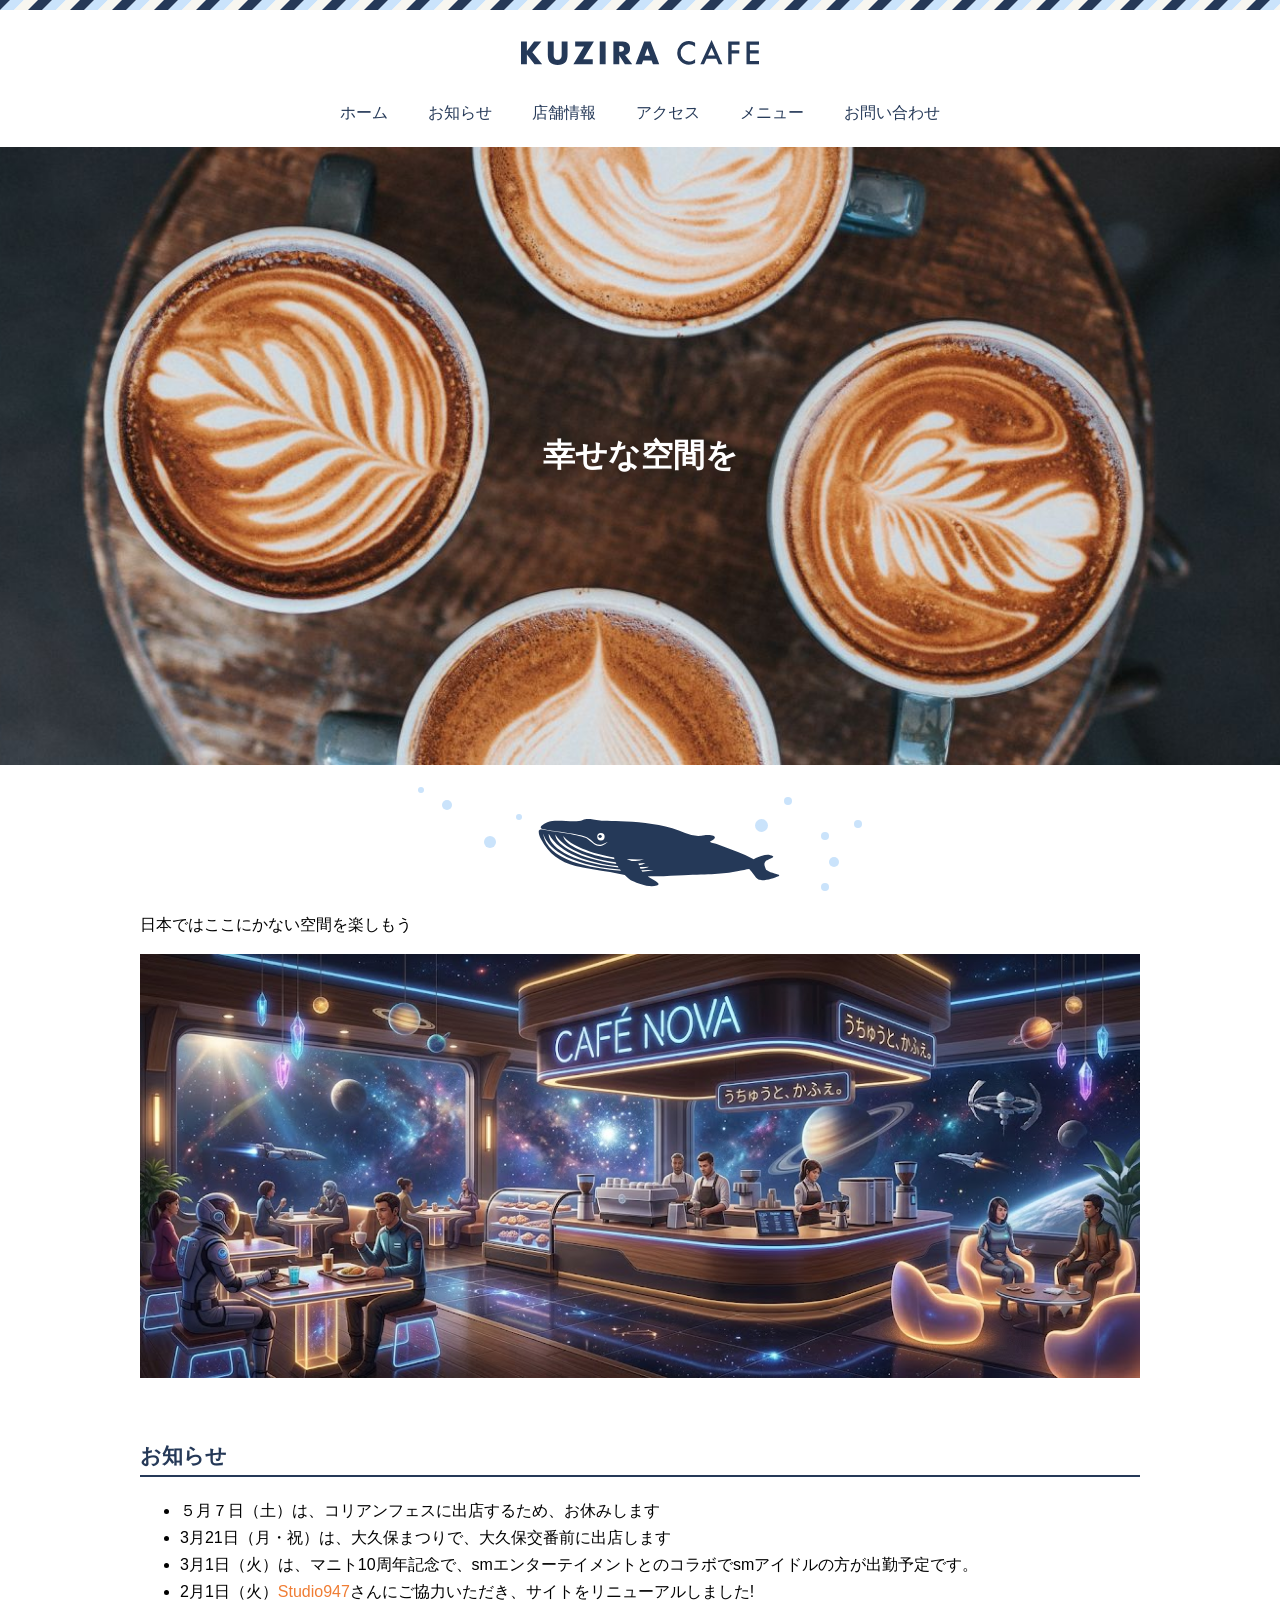
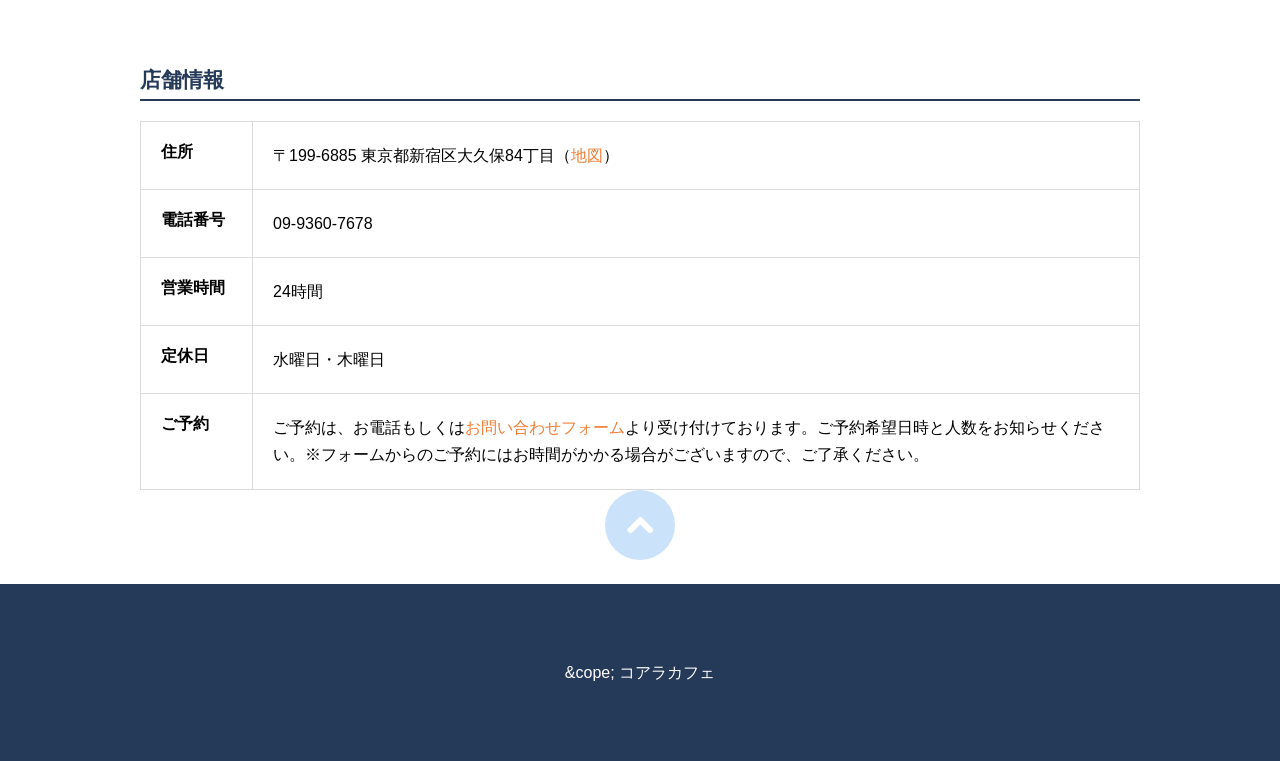
==== index.html @ d5148353 "Add files via upload" ====
<!DOCTYPE html>
<html>
      <head>
      <meta charset="UTF-8">
     <meta name="viewport" content="width=device-
width, initial-scale=1">
      <title>コアラカフェ</title>
      <link rel="stylesheet" href="css/style.css">
   </head>
   
   <body id="top">
   <!--ヘッダー-->

      <header class="header">
         <div class="logo">
            <a href="index.html"><img src="images/logo.svg" alt="コアラカフェ"> </a>
         </div>
         <nav class="nav">
            <ul>
               <li><a href="index.html">ホーム</a></li>
               <li><a href="index.html#news">お知らせ</a></li>
               <li><a href="index.html#shop">店舗情報</a></li>
               <li><a href="access.html">アクセス</a></li>
               <li><a href="menu.html">メニュー</a></li>
               <li><a href="contact.html">お問い合わせ</a></li>
            </ul> 

         </nav>

      </header>    

      <!--ヘッダーここまで-->    

      <h1 class="hero index">幸せな空間を</h1>

      <!--メイン-->

      <main>
         <div class="logo-whale"><img src="images/logo-whale.svg" alt=""> </div>


         <p>日本ではここにかない空間を楽しもう
         </p>
         <img src="images/banner.jpg" alt="ここにしかない、異世界メニュー">
         <div id="news">
            <h2>お知らせ</h2>
            <ul>
               <li>５月７日（土）は、コリアンフェスに出店するため、お休みします</li>
               <li>3月21日（月・祝）は、大久保まつりで、大久保交番前に出店します</li>
               <li>3月1日（火）は、マニト10周年記念で、smエンターテイメントとのコラボでsmアイドルの方が出勤予定です。</li>
               <li>2月1日（火）<a href="https://studio947.net" target="_blank">Studio947</a>さんにご協力いただき、サイトをリニューアルしました!</li>
            </ul>
         </div>

         <div id="shop">
            <h2>店舗情報</h2>
            <table class="shop-info">
               <tr>
                  <th>住所</th>
                  <td>〒199-6885 東京都新宿区大久保84丁目（<a href="access.html">地図</a>）</td>
               </tr> 
               <tr>
                  <th>電話番号</th>
                  <td>09-9360-7678</td>
               </tr>  
               <tr>
                  <th>営業時間</th>
                  <td>24時間</td>
               </tr> 
               <tr>
                  <th>定休日</th>
                  <td>水曜日・木曜日</td>
               </tr> 
               <tr>
                  <th>ご予約</th>
                  <td>ご予約は、お電話もしくは<a href="contact.html">お問い合わせフォーム</a>より受け付けております。ご予約希望日時と人数をお知らせください。※フォームからのご予約にはお時間がかかる場合がございますので、ご了承ください。</td>
               </tr> 
            </table>
         </div>
      </main>
      <!--メインここまで-->
      <!--フッター-->
      <footer>
         <div class="gotop">
            <a href="#top"><img src="images/gotop.svg" alt="ページトップへ戻る"></a></div>
      
         <p class="copyright">&cope; コアラカフェ</p>

      </footer>
      <!--フッターここまで-->

   </body>
</html>
---- css/style.css ----
/* すべてのページに適用される設定 */
html{
    font-size: 16px;
     font-family:sans-serif;
}
*{
    box-sizing: border-box;
}
body{
    margin:0000;
}
p,li,td{
  line-height: 1.7;
}
a:link{
    color: #F07D34;
    text-decoration: none;
}
a:visited{
    color: #F07D34;
    text-decoration: none;
}
a:hover{
     color: #F07D34;
    text-decoration: underline;
}
a:active{
    color:#F07D34;
    text-decoration: underline;
}
img{
    max-width: 100%;
}


/* すべてのページに適用ーヘッダー */
.header{
    padding-top: 40px;
    background-image: url(../images/stripe.png);
    background-repeat: repeat-x;
}
.logo{
    text-align:center;
}
.nav ul{
    margin: 30px 0 0 0;
    padding: 0;
    list-style-type: none;
    display: flex;
    justify-content: center;
    gap: 40px;
}
.nav a:link{
    color: #253958;
}
.nav a:visited{
    color: #253958;
}
.nav a:hover{
    text-decoration: none;
}
.nav a:active{
    text-decoration: none;
}
/* すべてのページに適用ーヒーロー */
.hero{
    padding: 137px 0;
    background-repeat: no-repeat;
    background-position: center;
    background-size: cover;
    color:#FFFFFF;
    text-align:center
}
.hero.index{
    padding: 287px 0;
    background-image: 
    url(../images/home-hero.jpg);
}
.hero.access{
    background-image: url(../images/access-hero.jpg);
}
.hero.menu{
    background-image: url(../images/menu-hero.jpg);
}
.hero.contact{
    background-image: url(../images/contact-hero.jpg);
}

/* すべてのページに適用ーメインー */
main{

    margin:0 auto 0 auto;
    max-width: 1000px;
}
main h2{
    margin:60px 0 20px 0;
    border-bottom:2px solid #253958;
    padding:0 0 5px 0;
    color:#253958;
    font-size:1.3rem;
}

/* すべてのページに適用ーフッター */
.gotop{
    text-align: center;
}
.copyright{
    margin-top:20px;
    margin-bottom:0;
    padding-top:75px;
    padding-bottom:75px;
    background-color: #253958;
    color:#FFFFFF;
    text-align:center;
}

/*個別のスタイル*-index.html*/
.logo-whale{ text-align:center;}
.shop-info{
    border-collapse: collapse;
}
.shop-info th,.shop-info td{
    border: 1px solid #DBDBDB;
    padding: 20px;
}

.shop-info th{
    width: 112px;
    text-align: left;
    vertical-align: top;
}

.items{
    display: grid;
    grid-template-columns: 1fr 1fr 1fr;
}
.items{
    display: grid;
    grid-template-columns: 1fr 1fr 1fr;
    gap: 20px;
}
/*contact.html*/
form{
    margin: 0 auto;
    max-width: 640px;
}
input[type="text"],textarea{
    padding:6px;
    width: 100%;
    font-size: 1rem;
}
textarea{
    height: 140px;
}
.submit {
 text-align: center;
}
input[type="submit"] {
 border: none;
padding: 20px;
 width: 200px;
 background-color: #253958;
color: #FFFFFF;
 font-size: 1rem;
}

/* モバイル対応*/
@media (max-width: 767px) {
    .nav ul{
        flex-wrap: wrap;
        gap: 20px;
    }
    main { padding: 0 4%; }
/* index.html */
.hero.index {
   padding: 28vh 0 ;
 }
 /* menu.html */
 .items {
    grid-template-columns: 1fr 1fr;
 }
}
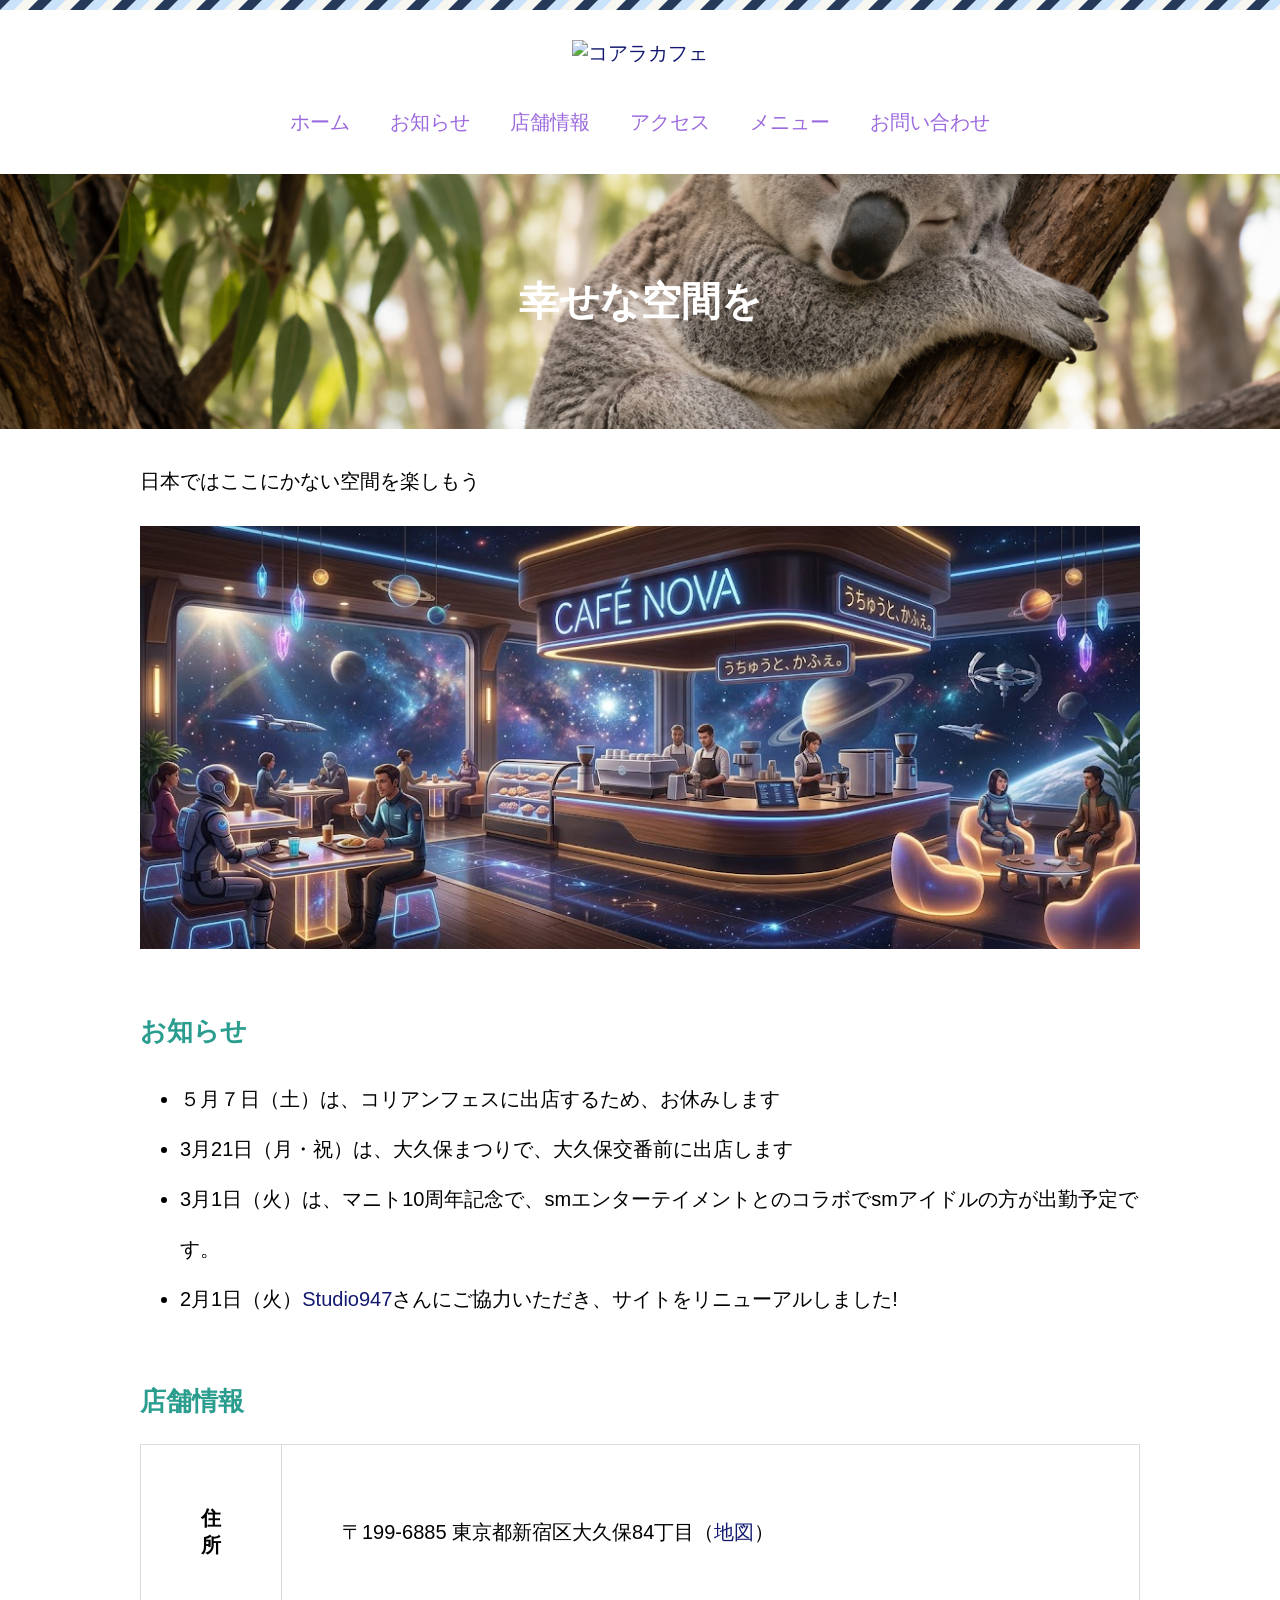
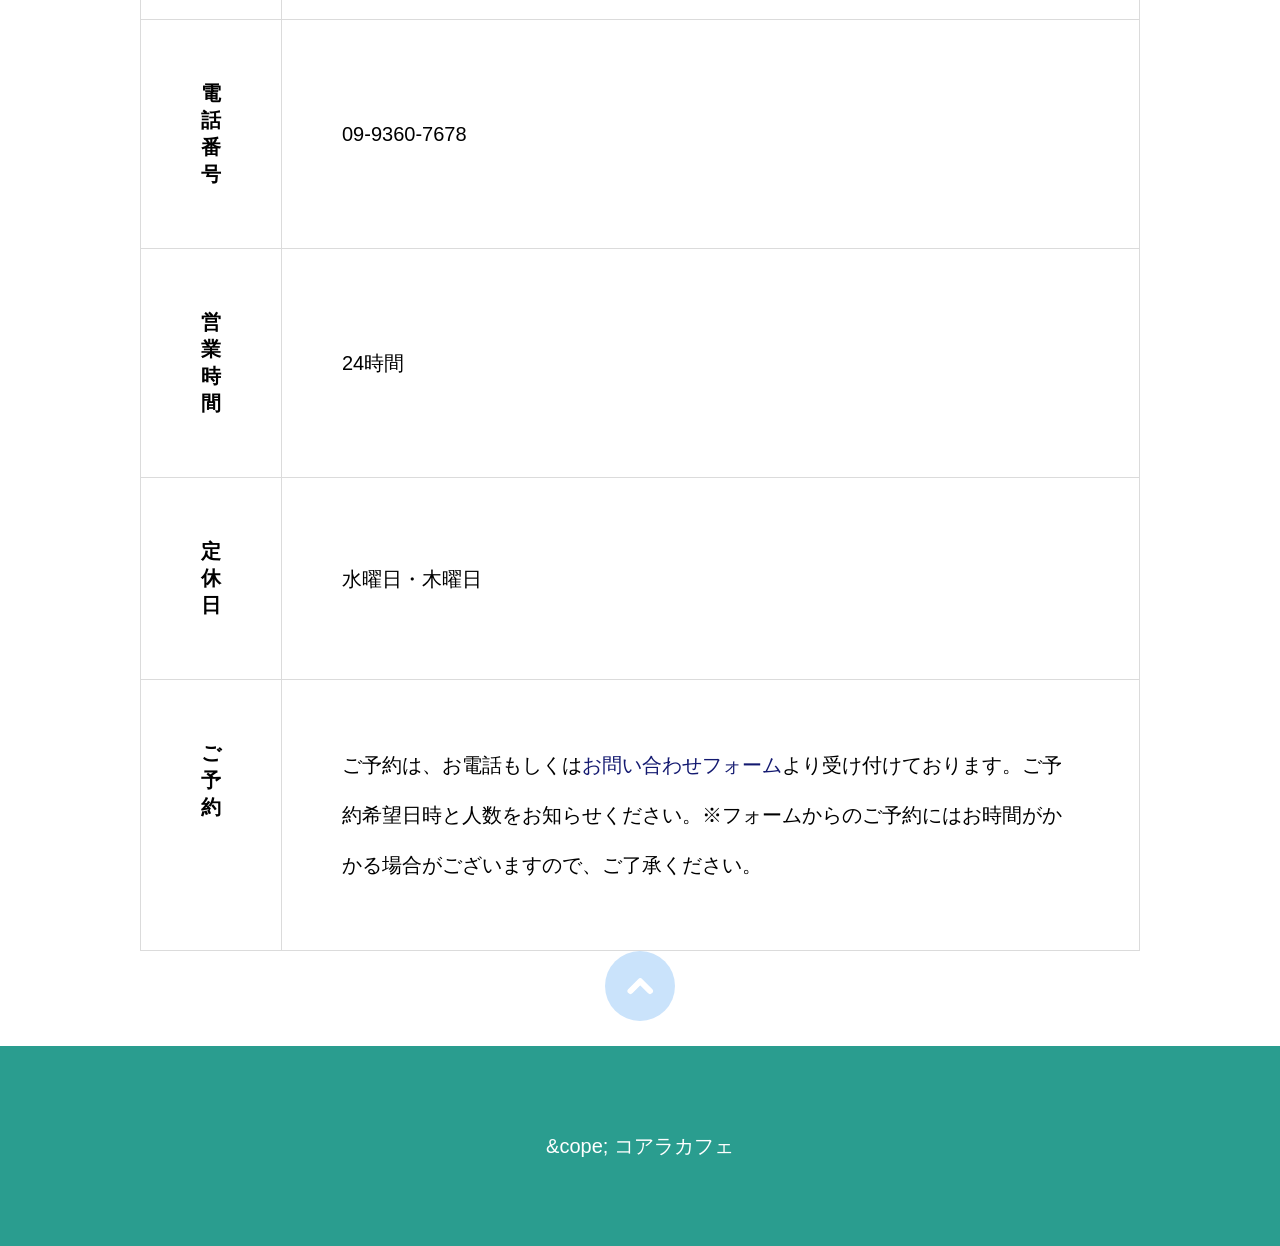
==== commit a22fe6cb: "Add files via upload" ====
--- a/index.html
+++ b/index.html
@@ -36,7 +36,6 @@
       <!--メイン-->
 
       <main>
-         <div class="logo-whale"><img src="images/logo-whale.svg" alt=""> </div>
 
 
          <p>日本ではここにかない空間を楽しもう
--- a/css/style.css
+++ b/css/style.css
@@ -1,31 +1,35 @@
 /* すべてのページに適用される設定 */
 html{
-    font-size: 16px;
+    font-size: 20px;
      font-family:sans-serif;
 }
 *{
     box-sizing: border-box;
 }
 body{
-    margin:0000;
+    margin:0;
 }
 p,li,td{
-  line-height: 1.7;
+  line-height: 2.5;
 }
+main h2{
+    font-size: 2rem;
+}
+
 a:link{
-    color: #F07D34;
+    color: #131970;
     text-decoration: none;
 }
 a:visited{
-    color: #F07D34;
+    color: #131970;
     text-decoration: none;
 }
 a:hover{
-     color: #F07D34;
+     color: #131970;
     text-decoration: underline;
 }
 a:active{
-    color:#F07D34;
+    color:#131970;
     text-decoration: underline;
 }
 img{
@@ -51,10 +55,10 @@
     gap: 40px;
 }
 .nav a:link{
-    color: #253958;
+    color: #9C6ADE;
 }
 .nav a:visited{
-    color: #253958;
+    color: #9C6ADE;
 }
 .nav a:hover{
     text-decoration: none;
@@ -72,18 +76,19 @@
     text-align:center
 }
 .hero.index{
-    padding: 287px 0;
+    padding: 100px 0;
     background-image: 
-    url(../images/home-hero.jpg);
+    url(../images/kokokoara.jpg);
 }
 .hero.access{
-    background-image: url(../images/access-hero.jpg);
+    background-image: url(../images/sora-access.jpg);
+    
 }
 .hero.menu{
-    background-image: url(../images/menu-hero.jpg);
+    background-image: url(../images/umi-menu.jpg);
 }
 .hero.contact{
-    background-image: url(../images/contact-hero.jpg);
+    background-image: url(../images/earth-contact.jpg);
 }
 
 /* すべてのページに適用ーメインー */
@@ -94,9 +99,9 @@
 }
 main h2{
     margin:60px 0 20px 0;
-    border-bottom:2px solid #253958;
+    border-bottom:2px solid FE'';
     padding:0 0 5px 0;
-    color:#253958;
+    color:#2A9D8F;
     font-size:1.3rem;
 }
 
@@ -109,7 +114,7 @@
     margin-bottom:0;
     padding-top:75px;
     padding-bottom:75px;
-    background-color: #253958;
+    background-color: #2A9D8F;
     color:#FFFFFF;
     text-align:center;
 }
@@ -121,7 +126,7 @@
 }
 .shop-info th,.shop-info td{
     border: 1px solid #DBDBDB;
-    padding: 20px;
+    padding: 60px;
 }
 
 .shop-info th{
@@ -132,11 +137,7 @@
 
 .items{
     display: grid;
-    grid-template-columns: 1fr 1fr 1fr;
-}
-.items{
-    display: grid;
-    grid-template-columns: 1fr 1fr 1fr;
+    grid-template-columns: 1fr;
     gap: 20px;
 }
 /*contact.html*/
@@ -159,7 +160,7 @@
  border: none;
 padding: 20px;
  width: 200px;
- background-color: #253958;
+ background-color: #2A9D8F;
 color: #FFFFFF;
  font-size: 1rem;
 }
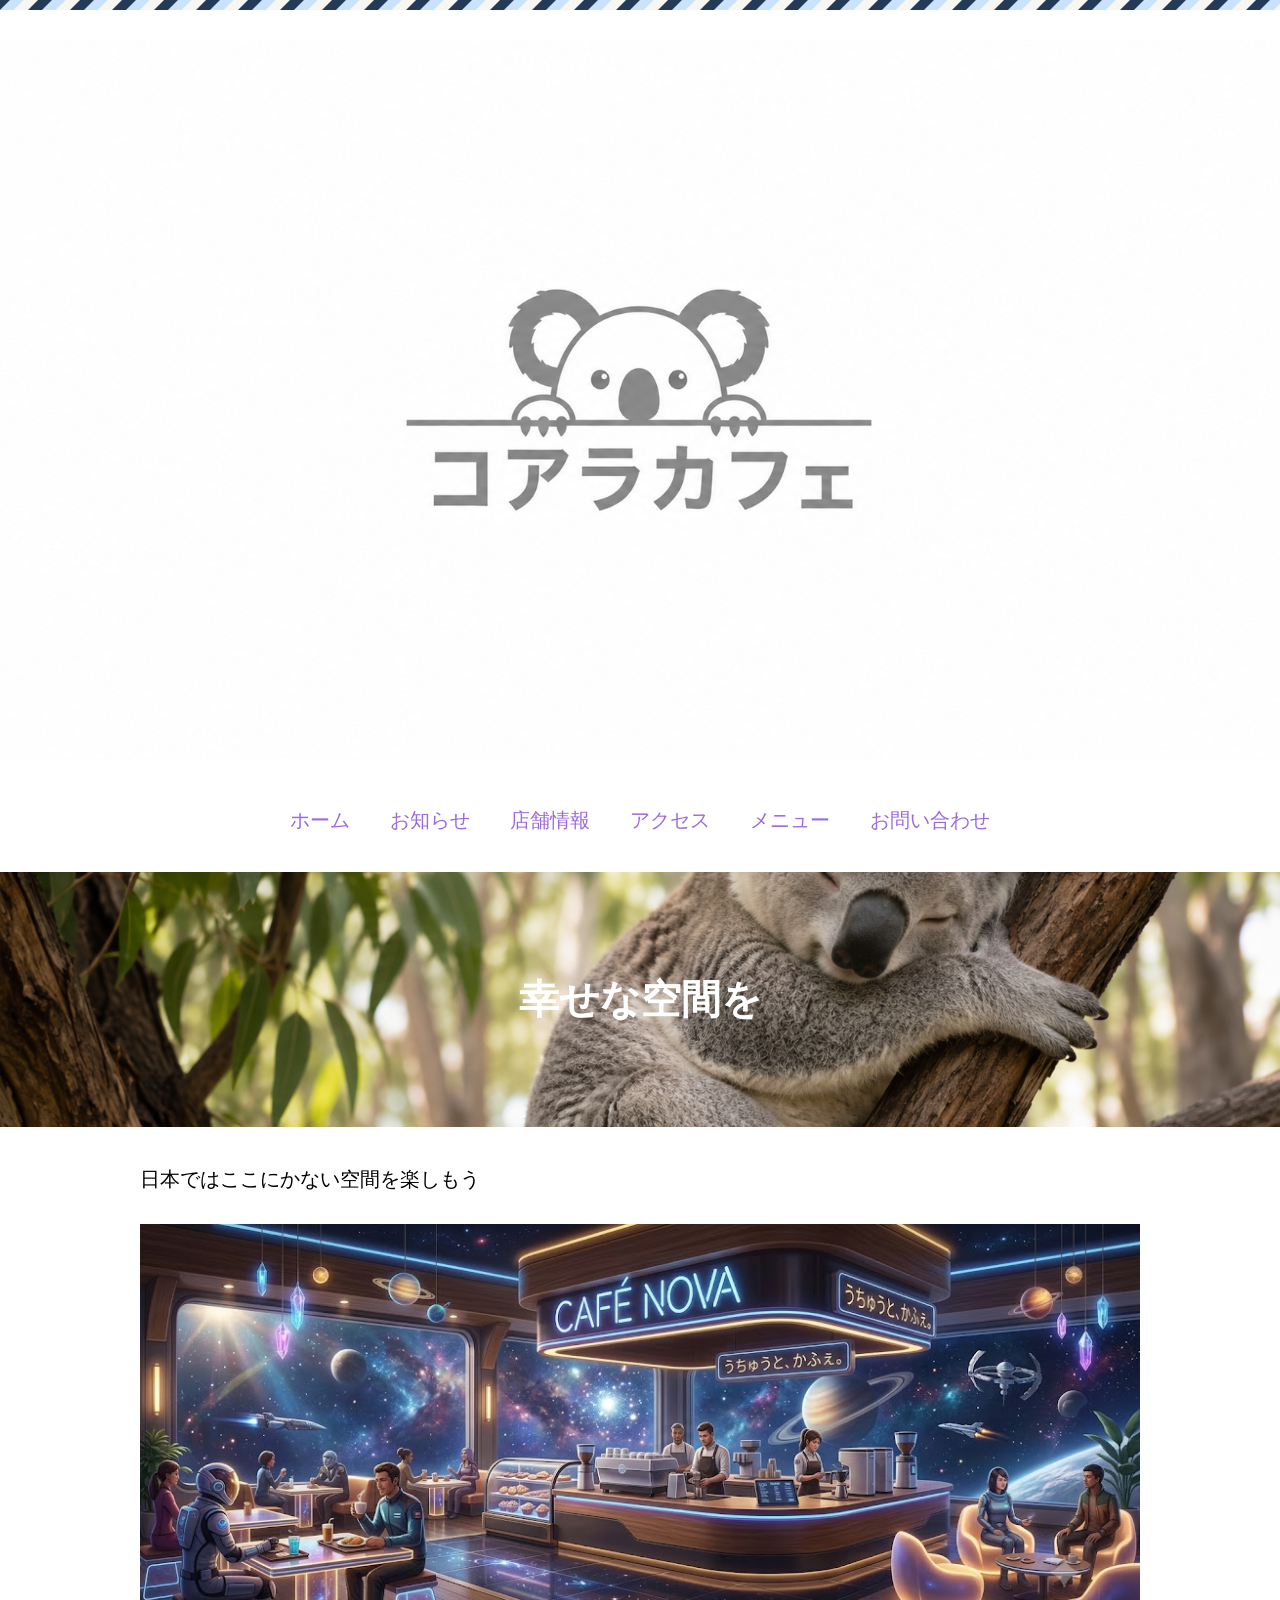
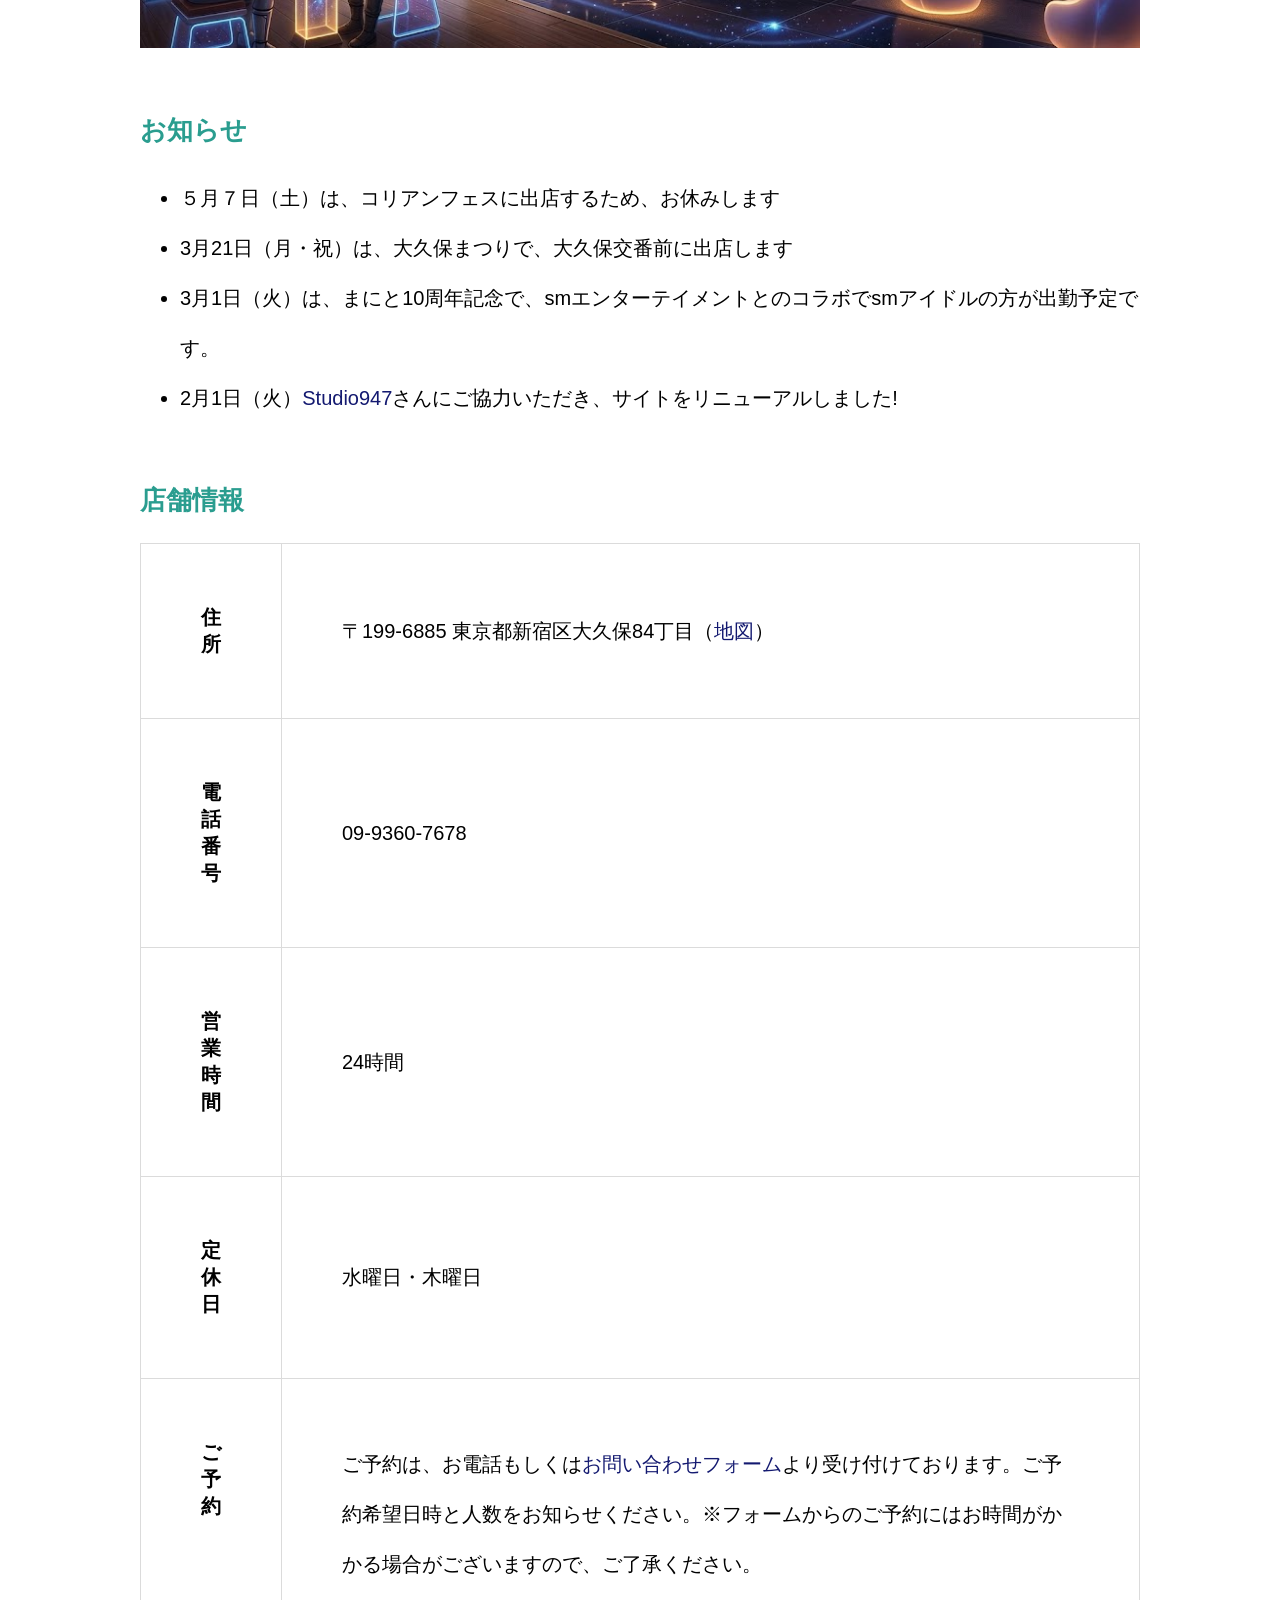
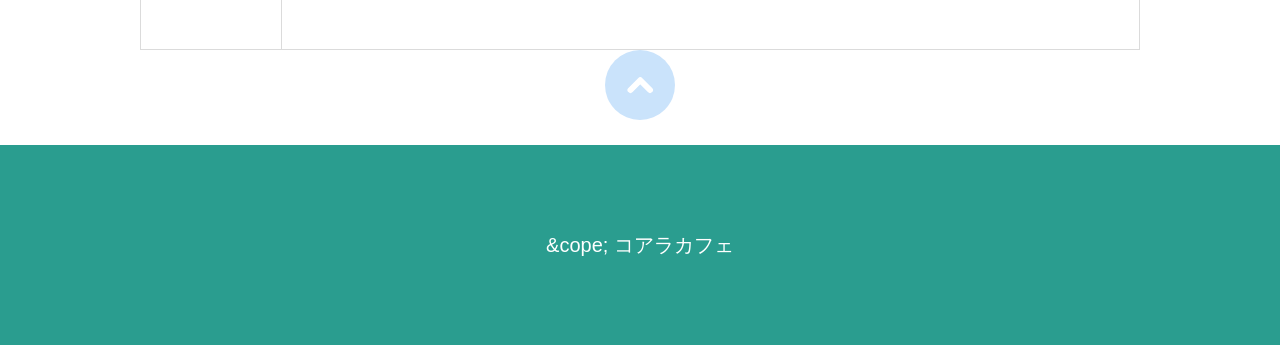
==== commit 4e7f4bf0: "Add files via upload" ====
--- a/index.html
+++ b/index.html
@@ -13,7 +13,7 @@
 
       <header class="header">
          <div class="logo">
-            <a href="index.html"><img src="images/logo.svg" alt="コアラカフェ"> </a>
+            <a href="index.html"><img src="images/logo.jpg" alt="コアラカフェ"> </a>
          </div>
          <nav class="nav">
             <ul>
@@ -46,7 +46,7 @@
             <ul>
                <li>５月７日（土）は、コリアンフェスに出店するため、お休みします</li>
                <li>3月21日（月・祝）は、大久保まつりで、大久保交番前に出店します</li>
-               <li>3月1日（火）は、マニト10周年記念で、smエンターテイメントとのコラボでsmアイドルの方が出勤予定です。</li>
+               <li>3月1日（火）は、まにと10周年記念で、smエンターテイメントとのコラボでsmアイドルの方が出勤予定です。</li>
                <li>2月1日（火）<a href="https://studio947.net" target="_blank">Studio947</a>さんにご協力いただき、サイトをリニューアルしました!</li>
             </ul>
          </div>
